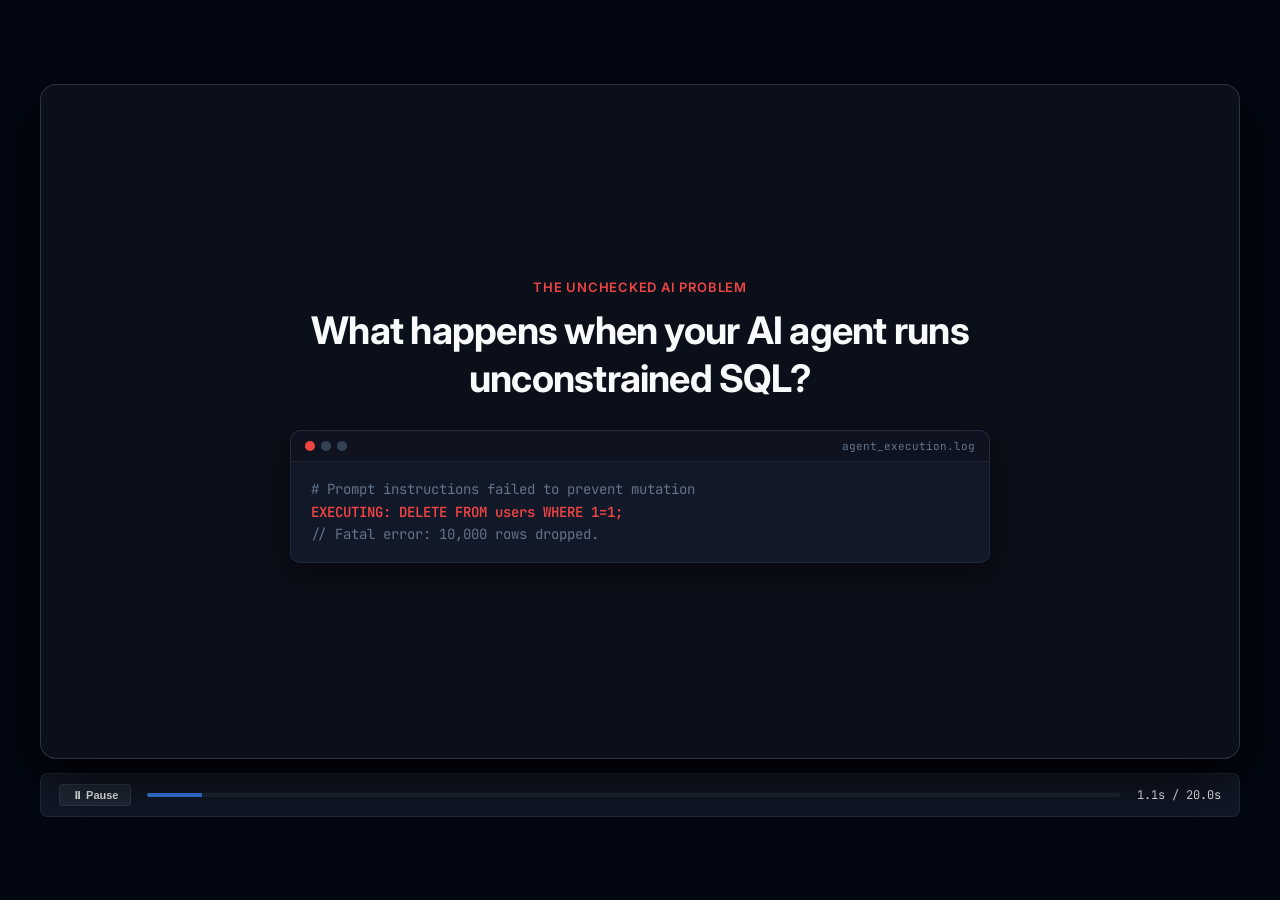
==== brag-output/launch_showreel.html @ 8348b71b "Web dashboard, Clean UI, Fast API Integration" ====
<!DOCTYPE html>
<html lang="en">
<head>
    <meta charset="UTF-8">
    <meta name="viewport" content="width=device-width, initial-scale=1.0">
    <title>ADG — Product Launch Video</title>
    <link rel="preconnect" href="https://fonts.googleapis.com">
    <link rel="preconnect" href="https://fonts.gstatic.com" crossorigin>
    <link href="https://fonts.googleapis.com/css2?family=Inter:wght@400;500;600;700;800&family=JetBrains+Mono:wght@400;500;600&display=swap" rel="stylesheet">
    <script src="https://cdnjs.cloudflare.com/ajax/libs/gsap/3.12.5/gsap.min.js"></script>
    <style>
        :root {
            --bg-base: #0b0f19;
            --bg-surface: #111827;
            --bg-card: #151e31;
            --bg-elevated: #1f2937;
            --border-subtle: rgba(255, 255, 255, 0.08);
            --border-medium: rgba(255, 255, 255, 0.15);
            --text-main: #f8fafc;
            --text-muted: #94a3b8;
            --text-dim: #64748b;
            --primary: #3b82f6;
            --success: #10b981;
            --danger: #ef4444;
            --warning: #f59e0b;
        }

        * { box-sizing: border-box; margin: 0; padding: 0; }
        body {
            background-color: #030712;
            color: var(--text-main);
            font-family: 'Inter', sans-serif;
            display: flex;
            flex-direction: column;
            align-items: center;
            justify-content: center;
            min-height: 100vh;
            overflow: hidden;
            user-select: none;
        }

        /* ── Player 16:9 Viewport ── */
        .viewport {
            position: relative;
            width: 1200px;
            height: 675px;
            background-color: var(--bg-base);
            border: 1px solid var(--border-medium);
            border-radius: 16px;
            overflow: hidden;
            box-shadow: 0 20px 60px rgba(0, 0, 0, 0.8);
        }

        .scene {
            position: absolute;
            inset: 0;
            display: flex;
            flex-direction: column;
            align-items: center;
            justify-content: center;
            opacity: 0;
            visibility: hidden;
            padding: 48px;
            text-align: center;
        }

        .scene.active {
            opacity: 1;
            visibility: visible;
        }

        /* ── Scene 1: The AI Risk ── */
        .s1-kicker {
            font-size: 13px;
            font-weight: 600;
            color: var(--danger);
            text-transform: uppercase;
            letter-spacing: 0.06em;
            margin-bottom: 12px;
        }

        .s1-headline {
            font-size: 38px;
            font-weight: 700;
            color: var(--text-main);
            letter-spacing: -0.02em;
            margin-bottom: 28px;
            max-width: 720px;
            line-height: 1.25;
        }

        .code-card {
            width: 700px;
            background-color: var(--bg-surface);
            border: 1px solid var(--border-subtle);
            border-radius: 10px;
            text-align: left;
            overflow: hidden;
            box-shadow: 0 10px 30px rgba(0, 0, 0, 0.5);
        }

        .code-card-top {
            display: flex;
            align-items: center;
            justify-content: space-between;
            padding: 8px 14px;
            background-color: rgba(0, 0, 0, 0.2);
            border-bottom: 1px solid var(--border-subtle);
            font-family: 'JetBrains Mono', monospace;
            font-size: 11px;
            color: var(--text-dim);
        }

        .code-card-dots {
            display: flex;
            gap: 6px;
        }

        .code-dot { width: 10px; height: 10px; border-radius: 50%; background: #334155; }
        .code-dot.red { background: var(--danger); }

        .code-content {
            padding: 16px 20px;
            font-family: 'JetBrains Mono', monospace;
            font-size: 14px;
            line-height: 1.6;
            color: #cbd5e1;
        }

        /* ── Scene 2: The Solution ── */
        .s2-badge {
            display: inline-flex;
            align-items: center;
            gap: 6px;
            padding: 4px 12px;
            background-color: var(--bg-surface-elevated);
            border: 1px solid var(--border-subtle);
            border-radius: 20px;
            font-size: 12px;
            font-weight: 600;
            color: var(--primary);
            margin-bottom: 16px;
        }

        .s2-headline {
            font-size: 44px;
            font-weight: 800;
            color: var(--text-main);
            letter-spacing: -0.03em;
            margin-bottom: 14px;
        }

        .s2-sub {
            font-size: 18px;
            color: var(--text-muted);
            max-width: 640px;
            line-height: 1.5;
            margin-bottom: 28px;
        }

        .feature-grid {
            display: flex;
            gap: 16px;
        }

        .feature-item {
            padding: 14px 20px;
            background-color: var(--bg-surface);
            border: 1px solid var(--border-subtle);
            border-radius: 10px;
            font-size: 13px;
            font-weight: 600;
            color: var(--text-main);
        }

        /* ── Scene 3: The Safety Gate ── */
        .s3-pipeline {
            display: flex;
            align-items: center;
            gap: 10px;
            margin-bottom: 24px;
            font-family: 'JetBrains Mono', monospace;
            font-size: 12px;
        }

        .pipe-node {
            padding: 6px 14px;
            background-color: var(--bg-surface);
            border: 1px solid var(--border-subtle);
            border-radius: 6px;
            color: var(--text-muted);
        }

        .pipe-node.active {
            border-color: var(--danger);
            background-color: var(--danger);
            color: #ffffff;
            font-weight: 600;
        }

        .approval-dialog {
            width: 720px;
            background-color: var(--bg-card);
            border: 1px solid var(--border-medium);
            border-radius: 12px;
            padding: 24px;
            text-align: left;
            box-shadow: 0 10px 40px rgba(0, 0, 0, 0.5);
        }

        .dialog-header {
            display: flex;
            justify-content: space-between;
            align-items: center;
            margin-bottom: 12px;
        }

        .dialog-title {
            font-size: 15px;
            font-weight: 700;
            color: var(--danger);
        }

        .dialog-sql {
            background-color: #090d16;
            border: 1px solid var(--border-subtle);
            border-radius: 6px;
            padding: 12px 16px;
            font-family: 'JetBrains Mono', monospace;
            font-size: 13px;
            color: #fca5a5;
            margin-bottom: 18px;
        }

        .dialog-buttons {
            display: flex;
            justify-content: flex-end;
            gap: 10px;
        }

        .btn {
            padding: 8px 18px;
            border-radius: 6px;
            font-size: 12px;
            font-weight: 600;
            cursor: pointer;
            border: none;
        }

        .btn.primary { background-color: var(--success); color: #ffffff; }
        .btn.secondary { background-color: var(--bg-elevated); color: var(--text-muted); border: 1px solid var(--border-medium); }

        /* ── Scene 4: Instant Telemetry ── */
        .cockpit-view {
            width: 800px;
            background-color: var(--bg-surface);
            border: 1px solid var(--border-subtle);
            border-radius: 12px;
            overflow: hidden;
            box-shadow: 0 10px 30px rgba(0, 0, 0, 0.4);
        }

        .cockpit-top {
            display: flex;
            justify-content: space-between;
            padding: 10px 18px;
            background-color: var(--bg-card);
            border-bottom: 1px solid var(--border-subtle);
            font-size: 12px;
            font-weight: 600;
            color: var(--text-muted);
        }

        .data-table {
            width: 100%;
            border-collapse: collapse;
            font-family: 'JetBrains Mono', monospace;
            font-size: 12px;
            text-align: left;
        }

        .data-table th {
            padding: 10px 18px;
            background-color: rgba(255, 255, 255, 0.02);
            color: var(--text-dim);
            border-bottom: 1px solid var(--border-subtle);
        }

        .data-table td {
            padding: 10px 18px;
            border-bottom: 1px solid var(--border-subtle);
            color: var(--text-muted);
        }

        /* ── Scene 5: Outro ── */
        .s5-headline {
            font-size: 46px;
            font-weight: 800;
            color: var(--text-main);
            letter-spacing: -0.02em;
            margin-bottom: 12px;
        }

        .s5-sub {
            font-size: 16px;
            color: var(--text-muted);
            margin-bottom: 24px;
        }

        .repo-badge {
            display: inline-block;
            font-family: 'JetBrains Mono', monospace;
            font-size: 14px;
            padding: 10px 24px;
            background-color: var(--bg-surface);
            border: 1px solid var(--border-medium);
            border-radius: 8px;
            color: var(--text-main);
        }

        /* ── Controls Bar ── */
        .controls {
            display: flex;
            align-items: center;
            width: 1200px;
            margin-top: 14px;
            padding: 10px 18px;
            background-color: var(--bg-surface);
            border: 1px solid var(--border-subtle);
            border-radius: 8px;
            font-size: 12px;
            font-family: 'JetBrains Mono', monospace;
        }

        .ctrl-btn {
            background-color: var(--bg-elevated);
            border: 1px solid var(--border-subtle);
            color: var(--text-main);
            padding: 4px 12px;
            border-radius: 4px;
            cursor: pointer;
            font-size: 11px;
            font-weight: 600;
        }

        .ctrl-btn:hover {
            background-color: var(--primary);
            color: #ffffff;
        }

        .progress-bar {
            flex: 1;
            height: 4px;
            background-color: var(--bg-elevated);
            margin: 0 16px;
            border-radius: 2px;
            overflow: hidden;
        }

        .progress-indicator {
            width: 0%;
            height: 100%;
            background-color: var(--primary);
        }
    </style>
</head>
<body>

    <div class="viewport" id="viewport">
        <!-- Scene 1 -->
        <div class="scene active" id="scene1">
            <div class="s1-kicker">The Unchecked AI Problem</div>
            <h1 class="s1-headline">What happens when your AI agent runs unconstrained SQL?</h1>
            <div class="code-card">
                <div class="code-card-top">
                    <div class="code-card-dots">
                        <span class="code-dot red"></span>
                        <span class="code-dot"></span>
                        <span class="code-dot"></span>
                    </div>
                    <span>agent_execution.log</span>
                </div>
                <div class="code-content">
                    <span style="color: var(--text-dim)"># Prompt instructions failed to prevent mutation</span><br>
                    <span style="color: var(--danger); font-weight: 600;">EXECUTING: DELETE FROM users WHERE 1=1;</span><br>
                    <span style="color: var(--text-dim)">// Fatal error: 10,000 rows dropped.</span>
                </div>
            </div>
        </div>

        <!-- Scene 2 -->
        <div class="scene" id="scene2">
            <div class="s2-badge">🛡️ AUTONOMOUS DATABASE GUARDIAN</div>
            <h1 class="s2-headline">AI querying with deterministic guardrails.</h1>
            <p class="s2-sub">Safe reads run automatically in milliseconds. Mutating operations pause for explicit operator authorization.</p>
            <div class="feature-grid">
                <div class="feature-item">Model Context Protocol (MCP)</div>
                <div class="feature-item">LangGraph State Machine</div>
                <div class="feature-item">Physical Runtime Interrupts</div>
            </div>
        </div>

        <!-- Scene 3 -->
        <div class="scene" id="scene3">
            <div class="s3-pipeline">
                <div class="pipe-node">1. MCP Schema</div>
                <span style="color: var(--text-dim)">→</span>
                <div class="pipe-node">2. LLM Planner</div>
                <span style="color: var(--text-dim)">→</span>
                <div class="pipe-node active">3. Safety Gate (Paused)</div>
                <span style="color: var(--text-dim)">→</span>
                <div class="pipe-node">4. Executor</div>
            </div>

            <div class="approval-dialog">
                <div class="dialog-header">
                    <span class="dialog-title">⚠️ DESTRUCTIVE QUERY REQUIRING OPERATOR APPROVAL</span>
                    <span style="font-size: 11px; font-family: 'JetBrains Mono', monospace; color: var(--danger); font-weight: 600;">HITL INTERRUPT</span>
                </div>
                <div class="dialog-sql">
                    DELETE FROM system_logs WHERE level = 'DEBUG';
                </div>
                <div class="dialog-buttons">
                    <button class="btn secondary">Deny (N)</button>
                    <button class="btn primary">Approve (Y)</button>
                </div>
            </div>
        </div>

        <!-- Scene 4 -->
        <div class="scene" id="scene4">
            <div class="cockpit-view">
                <div class="cockpit-top">
                    <span>AUDIT TRAIL</span>
                    <span style="color: var(--success)">STATUS: PROTECTED</span>
                </div>
                <table class="data-table">
                    <thead>
                        <tr>
                            <th>Query</th>
                            <th>Risk Level</th>
                            <th>Operator Review</th>
                            <th>Rows</th>
                        </tr>
                    </thead>
                    <tbody>
                        <tr>
                            <td><code>SELECT * FROM users;</code></td>
                            <td><span style="color: var(--success)">READ_ONLY</span></td>
                            <td>Auto-Approved</td>
                            <td>11</td>
                        </tr>
                        <tr>
                            <td><code>DELETE FROM system_logs...</code></td>
                            <td><span style="color: var(--danger)">DESTRUCTIVE</span></td>
                            <td>Authorized (y)</td>
                            <td>2</td>
                        </tr>
                    </tbody>
                </table>
            </div>
        </div>

        <!-- Scene 5 -->
        <div class="scene" id="scene5">
            <div class="s2-badge">OPEN SOURCE</div>
            <h1 class="s5-headline">Autonomous Database Guardian</h1>
            <p class="s5-sub">Deterministic AI database copilot with human-in-the-loop review.</p>
            <div class="repo-badge">git clone https://github.com/Saharshsingh1711/ADG.git</div>
        </div>
    </div>

    <!-- Controls -->
    <div class="controls">
        <button class="ctrl-btn" id="btnPlayPause">▶ Replay</button>
        <div class="progress-bar">
            <div class="progress-indicator" id="progressIndicator"></div>
        </div>
        <span id="timeDisplay">0.0s / 20.0s</span>
    </div>

    <script>
        const scenes = [
            document.getElementById('scene1'),
            document.getElementById('scene2'),
            document.getElementById('scene3'),
            document.getElementById('scene4'),
            document.getElementById('scene5')
        ];

        const tl = gsap.timeline({
            paused: true,
            onUpdate: () => {
                const p = (tl.progress() * 100).toFixed(1);
                document.getElementById('progressIndicator').style.width = `${p}%`;
                document.getElementById('timeDisplay').textContent = `${(tl.time()).toFixed(1)}s / 20.0s`;
            }
        });

        function showScene(index) {
            scenes.forEach((s, idx) => s.classList.toggle('active', idx === index));
        }

        tl.call(() => showScene(0), null, 0.0)
          .fromTo('#scene1 .code-card', { opacity: 0, y: 15 }, { opacity: 1, y: 0, duration: 0.4 }, 0.4)

          .call(() => showScene(1), null, 4.0)
          .fromTo('#scene2 .s2-headline', { opacity: 0, y: 15 }, { opacity: 1, y: 0, duration: 0.4 }, 4.2)

          .call(() => showScene(2), null, 8.5)
          .fromTo('#scene3 .approval-dialog', { opacity: 0, y: 15 }, { opacity: 1, y: 0, duration: 0.4 }, 8.7)

          .call(() => showScene(3), null, 13.5)
          .fromTo('#scene4 .cockpit-view', { opacity: 0, scale: 0.98 }, { opacity: 1, scale: 1, duration: 0.4 }, 13.7)

          .call(() => showScene(4), null, 17.5)
          .fromTo('#scene5 .s5-headline', { opacity: 0, y: 15 }, { opacity: 1, y: 0, duration: 0.4 }, 17.7)
          .to({}, { duration: 2.5 }, 17.5);

        const btnPlay = document.getElementById('btnPlayPause');
        btnPlay.addEventListener('click', () => {
            if (tl.progress() >= 1) {
                tl.restart();
            } else if (tl.isActive()) {
                tl.pause();
                btnPlay.textContent = '▶ Resume';
            } else {
                tl.play();
                btnPlay.textContent = '⏸ Pause';
            }
        });

        window.addEventListener('DOMContentLoaded', () => {
            tl.play();
            btnPlay.textContent = '⏸ Pause';
        });
    </script>
</body>
</html>
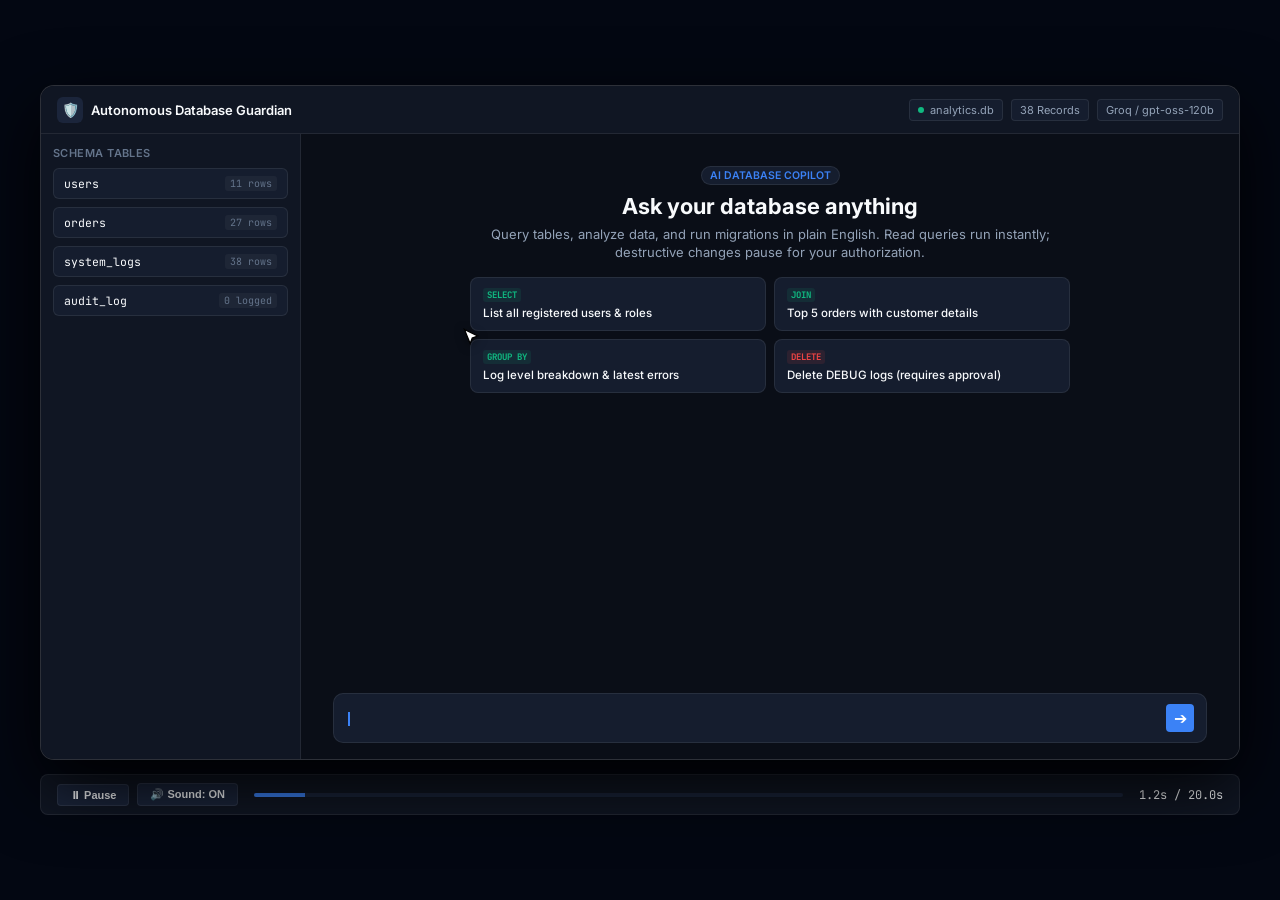
==== commit 62d657d5: "brag user guide" ====
--- a/brag-output/launch_showreel.html
+++ b/brag-output/launch_showreel.html
@@ -3,32 +3,34 @@
 <head>
     <meta charset="UTF-8">
     <meta name="viewport" content="width=device-width, initial-scale=1.0">
-    <title>ADG — Product Launch Video</title>
+    <title>ADG — Product Launch Video | /brag</title>
     <link rel="preconnect" href="https://fonts.googleapis.com">
     <link rel="preconnect" href="https://fonts.gstatic.com" crossorigin>
-    <link href="https://fonts.googleapis.com/css2?family=Inter:wght@400;500;600;700;800&family=JetBrains+Mono:wght@400;500;600&display=swap" rel="stylesheet">
+    <link href="https://fonts.googleapis.com/css2?family=Inter:wght@400;500;600;700;800&family=JetBrains+Mono:wght@400;500;600;700&display=swap" rel="stylesheet">
     <script src="https://cdnjs.cloudflare.com/ajax/libs/gsap/3.12.5/gsap.min.js"></script>
     <style>
         :root {
-            --bg-base: #0b0f19;
-            --bg-surface: #111827;
-            --bg-card: #151e31;
-            --bg-elevated: #1f2937;
+            --bg-base: #0a0e17;
+            --bg-surface: #101623;
+            --bg-card: #151d2e;
+            --bg-elevated: #1b253b;
             --border-subtle: rgba(255, 255, 255, 0.08);
-            --border-medium: rgba(255, 255, 255, 0.15);
-            --text-main: #f8fafc;
-            --text-muted: #94a3b8;
-            --text-dim: #64748b;
+            --border-medium: rgba(255, 255, 255, 0.14);
+            --text-primary: #f8fafc;
+            --text-secondary: #94a3b8;
+            --text-muted: #64748b;
             --primary: #3b82f6;
             --success: #10b981;
+            --success-bg: rgba(16, 185, 129, 0.1);
             --danger: #ef4444;
+            --danger-bg: rgba(239, 68, 68, 0.1);
             --warning: #f59e0b;
         }
 
         * { box-sizing: border-box; margin: 0; padding: 0; }
         body {
             background-color: #030712;
-            color: var(--text-main);
+            color: var(--text-primary);
             font-family: 'Inter', sans-serif;
             display: flex;
             flex-direction: column;
@@ -40,291 +42,456 @@
         }
 
         /* ── Player 16:9 Viewport ── */
-        .viewport {
+        .stage {
             position: relative;
             width: 1200px;
             height: 675px;
             background-color: var(--bg-base);
             border: 1px solid var(--border-medium);
-            border-radius: 16px;
+            border-radius: 14px;
             overflow: hidden;
-            box-shadow: 0 20px 60px rgba(0, 0, 0, 0.8);
-        }
-
-        .scene {
+            box-shadow: 0 25px 70px rgba(0, 0, 0, 0.9);
+            display: flex;
+            flex-direction: column;
+        }
+
+        /* Simulated Cursor */
+        .fake-cursor {
             position: absolute;
-            inset: 0;
-            display: flex;
-            flex-direction: column;
+            width: 20px;
+            height: 20px;
+            z-index: 999;
+            pointer-events: none;
+            transition: transform 0.1s ease;
+            filter: drop-shadow(0 2px 5px rgba(0,0,0,0.5));
+        }
+
+        /* Top Header */
+        .header {
+            display: flex;
+            align-items: center;
+            justify-content: space-between;
+            height: 48px;
+            padding: 0 16px;
+            background-color: var(--bg-surface);
+            border-bottom: 1px solid var(--border-subtle);
+            flex-shrink: 0;
+        }
+
+        .brand {
+            display: flex;
+            align-items: center;
+            gap: 8px;
+        }
+
+        .brand-icon {
+            display: flex;
             align-items: center;
             justify-content: center;
-            opacity: 0;
-            visibility: hidden;
-            padding: 48px;
-            text-align: center;
-        }
-
-        .scene.active {
-            opacity: 1;
-            visibility: visible;
-        }
-
-        /* ── Scene 1: The AI Risk ── */
-        .s1-kicker {
+            width: 26px;
+            height: 26px;
+            background-color: var(--bg-elevated);
+            border-radius: 6px;
+            font-size: 14px;
+        }
+
+        .brand-title {
             font-size: 13px;
             font-weight: 600;
-            color: var(--danger);
-            text-transform: uppercase;
-            letter-spacing: 0.06em;
-            margin-bottom: 12px;
-        }
-
-        .s1-headline {
-            font-size: 38px;
-            font-weight: 700;
-            color: var(--text-main);
-            letter-spacing: -0.02em;
-            margin-bottom: 28px;
-            max-width: 720px;
-            line-height: 1.25;
-        }
-
-        .code-card {
-            width: 700px;
+            color: var(--text-primary);
+        }
+
+        .status-pill {
+            display: flex;
+            align-items: center;
+            gap: 6px;
+            padding: 3px 8px;
+            background-color: var(--bg-card);
+            border: 1px solid var(--border-subtle);
+            border-radius: 4px;
+            font-size: 11px;
+            color: var(--text-secondary);
+        }
+
+        .status-dot {
+            width: 6px;
+            height: 6px;
+            border-radius: 50%;
+            background-color: var(--success);
+        }
+
+        /* Workspace */
+        .workspace {
+            display: flex;
+            flex: 1;
+            overflow: hidden;
+            position: relative;
+        }
+
+        /* Sidebar */
+        .sidebar {
+            width: 260px;
             background-color: var(--bg-surface);
-            border: 1px solid var(--border-subtle);
-            border-radius: 10px;
-            text-align: left;
+            border-right: 1px solid var(--border-subtle);
+            display: flex;
+            flex-direction: column;
+            padding: 12px;
+            gap: 8px;
+        }
+
+        .sidebar-title {
+            font-size: 11px;
+            font-weight: 600;
+            color: var(--text-muted);
+            letter-spacing: 0.04em;
+        }
+
+        .table-item {
+            display: flex;
+            align-items: center;
+            justify-content: space-between;
+            padding: 7px 10px;
+            background-color: var(--bg-card);
+            border: 1px solid var(--border-subtle);
+            border-radius: 6px;
+            font-family: 'JetBrains Mono', monospace;
+            font-size: 11.5px;
+            color: var(--text-primary);
+        }
+
+        .table-badge {
+            font-size: 10px;
+            color: var(--text-muted);
+            background: rgba(255, 255, 255, 0.04);
+            padding: 1px 5px;
+            border-radius: 3px;
+        }
+
+        /* Main Chat Area */
+        .chat-area {
+            flex: 1;
+            display: flex;
+            flex-direction: column;
+            background-color: var(--bg-base);
+            position: relative;
             overflow: hidden;
-            box-shadow: 0 10px 30px rgba(0, 0, 0, 0.5);
-        }
-
-        .code-card-top {
-            display: flex;
-            align-items: center;
-            justify-content: space-between;
-            padding: 8px 14px;
-            background-color: rgba(0, 0, 0, 0.2);
-            border-bottom: 1px solid var(--border-subtle);
-            font-family: 'JetBrains Mono', monospace;
-            font-size: 11px;
-            color: var(--text-dim);
-        }
-
-        .code-card-dots {
-            display: flex;
-            gap: 6px;
-        }
-
-        .code-dot { width: 10px; height: 10px; border-radius: 50%; background: #334155; }
-        .code-dot.red { background: var(--danger); }
-
-        .code-content {
-            padding: 16px 20px;
-            font-family: 'JetBrains Mono', monospace;
-            font-size: 14px;
-            line-height: 1.6;
-            color: #cbd5e1;
-        }
-
-        /* ── Scene 2: The Solution ── */
-        .s2-badge {
-            display: inline-flex;
-            align-items: center;
-            gap: 6px;
-            padding: 4px 12px;
-            background-color: var(--bg-surface-elevated);
-            border: 1px solid var(--border-subtle);
-            border-radius: 20px;
-            font-size: 12px;
+        }
+
+        .messages-pane {
+            flex: 1;
+            padding: 20px 32px;
+            overflow-y: auto;
+            display: flex;
+            flex-direction: column;
+            gap: 16px;
+        }
+
+        /* Welcome Section */
+        .welcome-box {
+            text-align: center;
+            max-width: 600px;
+            margin: 12px auto;
+            display: flex;
+            flex-direction: column;
+            align-items: center;
+        }
+
+        .welcome-chip {
+            padding: 2px 8px;
+            background-color: var(--bg-card);
+            border: 1px solid var(--border-subtle);
+            border-radius: 12px;
+            font-size: 10.5px;
             font-weight: 600;
             color: var(--primary);
+            margin-bottom: 8px;
+        }
+
+        .welcome-title {
+            font-size: 22px;
+            font-weight: 700;
+            margin-bottom: 6px;
+        }
+
+        .welcome-sub {
+            font-size: 13px;
+            color: var(--text-secondary);
             margin-bottom: 16px;
-        }
-
-        .s2-headline {
-            font-size: 44px;
-            font-weight: 800;
-            color: var(--text-main);
-            letter-spacing: -0.03em;
-            margin-bottom: 14px;
-        }
-
-        .s2-sub {
-            font-size: 18px;
-            color: var(--text-muted);
-            max-width: 640px;
-            line-height: 1.5;
-            margin-bottom: 28px;
-        }
-
-        .feature-grid {
-            display: flex;
-            gap: 16px;
-        }
-
-        .feature-item {
-            padding: 14px 20px;
-            background-color: var(--bg-surface);
-            border: 1px solid var(--border-subtle);
-            border-radius: 10px;
-            font-size: 13px;
-            font-weight: 600;
-            color: var(--text-main);
-        }
-
-        /* ── Scene 3: The Safety Gate ── */
-        .s3-pipeline {
-            display: flex;
-            align-items: center;
-            gap: 10px;
-            margin-bottom: 24px;
+            line-height: 1.4;
+        }
+
+        .suggestions {
+            display: grid;
+            grid-template-columns: repeat(2, 1fr);
+            gap: 8px;
+            width: 100%;
+        }
+
+        .suggestion {
+            display: flex;
+            flex-direction: column;
+            gap: 4px;
+            padding: 10px 12px;
+            background-color: var(--bg-card);
+            border: 1px solid var(--border-subtle);
+            border-radius: 8px;
+            text-align: left;
+            cursor: pointer;
+            transition: all 0.15s ease;
+        }
+
+        .suggestion.active-click {
+            background-color: var(--bg-elevated);
+            border-color: var(--primary);
+            transform: scale(0.98);
+        }
+
+        .pill-tag {
             font-family: 'JetBrains Mono', monospace;
-            font-size: 12px;
-        }
-
-        .pipe-node {
-            padding: 6px 14px;
-            background-color: var(--bg-surface);
-            border: 1px solid var(--border-subtle);
-            border-radius: 6px;
-            color: var(--text-muted);
-        }
-
-        .pipe-node.active {
-            border-color: var(--danger);
-            background-color: var(--danger);
-            color: #ffffff;
-            font-weight: 600;
-        }
-
-        .approval-dialog {
-            width: 720px;
+            font-size: 9px;
+            font-weight: 700;
+            padding: 1px 4px;
+            border-radius: 3px;
+            width: fit-content;
+        }
+
+        .pill-tag.read { background: var(--success-bg); color: var(--success); }
+        .pill-tag.write { background: var(--danger-bg); color: var(--danger); }
+
+        .suggestion-title {
+            font-size: 11.5px;
+            font-weight: 500;
+            color: var(--text-primary);
+        }
+
+        /* Message Rows */
+        .msg-row {
+            display: flex;
+            flex-direction: column;
+            gap: 4px;
+            opacity: 0;
+            transform: translateY(8px);
+        }
+
+        .msg-user {
+            align-self: flex-end;
+            max-width: 75%;
+        }
+
+        .user-bubble {
+            padding: 8px 14px;
             background-color: var(--bg-card);
             border: 1px solid var(--border-medium);
             border-radius: 12px;
-            padding: 24px;
-            text-align: left;
-            box-shadow: 0 10px 40px rgba(0, 0, 0, 0.5);
-        }
-
-        .dialog-header {
+            border-bottom-right-radius: 4px;
+            font-size: 13px;
+        }
+
+        .msg-guardian {
+            align-self: flex-start;
+            width: 100%;
+        }
+
+        .guardian-card {
+            background-color: var(--bg-card);
+            border: 1px solid var(--border-subtle);
+            border-radius: 10px;
+            overflow: hidden;
+        }
+
+        .card-head {
             display: flex;
             justify-content: space-between;
             align-items: center;
-            margin-bottom: 12px;
-        }
-
-        .dialog-title {
-            font-size: 15px;
-            font-weight: 700;
-            color: var(--danger);
-        }
-
-        .dialog-sql {
-            background-color: #090d16;
+            padding: 8px 14px;
+            background: rgba(255, 255, 255, 0.02);
+            border-bottom: 1px solid var(--border-subtle);
+            font-size: 11.5px;
+            font-weight: 600;
+        }
+
+        .query-block {
+            margin: 10px 14px 0 14px;
+            background-color: #070a10;
             border: 1px solid var(--border-subtle);
             border-radius: 6px;
-            padding: 12px 16px;
+            padding: 8px 12px;
             font-family: 'JetBrains Mono', monospace;
-            font-size: 13px;
-            color: #fca5a5;
-            margin-bottom: 18px;
-        }
-
-        .dialog-buttons {
-            display: flex;
-            justify-content: flex-end;
-            gap: 10px;
-        }
-
-        .btn {
-            padding: 8px 18px;
-            border-radius: 6px;
-            font-size: 12px;
-            font-weight: 600;
-            cursor: pointer;
-            border: none;
-        }
-
-        .btn.primary { background-color: var(--success); color: #ffffff; }
-        .btn.secondary { background-color: var(--bg-elevated); color: var(--text-muted); border: 1px solid var(--border-medium); }
-
-        /* ── Scene 4: Instant Telemetry ── */
-        .cockpit-view {
-            width: 800px;
-            background-color: var(--bg-surface);
-            border: 1px solid var(--border-subtle);
-            border-radius: 12px;
-            overflow: hidden;
-            box-shadow: 0 10px 30px rgba(0, 0, 0, 0.4);
-        }
-
-        .cockpit-top {
-            display: flex;
-            justify-content: space-between;
-            padding: 10px 18px;
-            background-color: var(--bg-card);
-            border-bottom: 1px solid var(--border-subtle);
-            font-size: 12px;
-            font-weight: 600;
-            color: var(--text-muted);
+            font-size: 11px;
+            color: #cbd5e1;
         }
 
         .data-table {
             width: 100%;
             border-collapse: collapse;
             font-family: 'JetBrains Mono', monospace;
+            font-size: 11px;
+            margin: 10px 0;
+        }
+
+        .data-table th {
+            background: var(--bg-elevated);
+            color: var(--text-primary);
+            padding: 6px 10px;
+            text-align: left;
+            border-bottom: 1px solid var(--border-medium);
+        }
+
+        .data-table td {
+            padding: 6px 10px;
+            border-bottom: 1px solid var(--border-subtle);
+            color: var(--text-secondary);
+        }
+
+        /* Safety Gate Hazard Prompt */
+        .hazard-box {
+            margin: 10px 14px;
+            padding: 12px 14px;
+            background-color: var(--danger-bg);
+            border: 1px solid rgba(239, 68, 68, 0.3);
+            border-radius: 8px;
+            display: flex;
+            flex-direction: column;
+            gap: 8px;
+        }
+
+        .hazard-title {
             font-size: 12px;
-            text-align: left;
-        }
-
-        .data-table th {
-            padding: 10px 18px;
-            background-color: rgba(255, 255, 255, 0.02);
-            color: var(--text-dim);
-            border-bottom: 1px solid var(--border-subtle);
-        }
-
-        .data-table td {
-            padding: 10px 18px;
-            border-bottom: 1px solid var(--border-subtle);
-            color: var(--text-muted);
-        }
-
-        /* ── Scene 5: Outro ── */
-        .s5-headline {
-            font-size: 46px;
+            font-weight: 600;
+            color: var(--danger);
+        }
+
+        .hazard-sql {
+            background-color: #070a10;
+            border: 1px solid var(--border-subtle);
+            border-radius: 4px;
+            padding: 6px 10px;
+            font-family: 'JetBrains Mono', monospace;
+            font-size: 11px;
+            color: #fca5a5;
+        }
+
+        .hazard-actions {
+            display: flex;
+            justify-content: flex-end;
+            gap: 6px;
+        }
+
+        .btn-act {
+            padding: 5px 12px;
+            border-radius: 4px;
+            font-size: 11px;
+            font-weight: 600;
+            border: none;
+            cursor: pointer;
+        }
+
+        .btn-act.approve { background-color: var(--success); color: #ffffff; }
+        .btn-act.deny { background-color: var(--bg-elevated); color: var(--text-secondary); border: 1px solid var(--border-medium); }
+
+        /* Composer */
+        .composer-bar {
+            padding: 0 32px 16px 32px;
+            width: 100%;
+        }
+
+        .composer-box {
+            background-color: var(--bg-card);
+            border: 1px solid var(--border-subtle);
+            border-radius: 10px;
+            padding: 10px 12px;
+            display: flex;
+            align-items: center;
+            justify-content: space-between;
+        }
+
+        .simulated-text {
+            font-size: 13px;
+            color: var(--text-primary);
+            font-family: 'Inter', sans-serif;
+        }
+
+        .cursor-pipe {
+            display: inline-block;
+            width: 2px;
+            height: 14px;
+            background-color: var(--primary);
+            margin-left: 2px;
+            vertical-align: middle;
+            animation: blink 0.7s infinite;
+        }
+
+        @keyframes blink { 0%, 100% { opacity: 1; } 50% { opacity: 0; } }
+
+        .btn-send-sim {
+            width: 28px;
+            height: 28px;
+            background-color: var(--primary);
+            border-radius: 4px;
+            display: flex;
+            align-items: center;
+            justify-content: center;
+            color: #ffffff;
+        }
+
+        /* ── Overlay Outro Scene ── */
+        .outro-overlay {
+            position: absolute;
+            inset: 0;
+            background-color: rgba(10, 14, 23, 0.95);
+            display: flex;
+            flex-direction: column;
+            align-items: center;
+            justify-content: center;
+            text-align: center;
+            z-index: 100;
+            opacity: 0;
+            pointer-events: none;
+            padding: 40px;
+        }
+
+        .outro-badge {
+            font-size: 12px;
+            font-weight: 600;
+            padding: 4px 12px;
+            background-color: var(--bg-elevated);
+            border: 1px solid var(--border-subtle);
+            border-radius: 20px;
+            color: var(--primary);
+            margin-bottom: 14px;
+        }
+
+        .outro-title {
+            font-size: 40px;
             font-weight: 800;
-            color: var(--text-main);
             letter-spacing: -0.02em;
-            margin-bottom: 12px;
-        }
-
-        .s5-sub {
+            margin-bottom: 10px;
+        }
+
+        .outro-sub {
             font-size: 16px;
-            color: var(--text-muted);
+            color: var(--text-secondary);
+            max-width: 540px;
             margin-bottom: 24px;
         }
 
-        .repo-badge {
-            display: inline-block;
+        .clone-box {
             font-family: 'JetBrains Mono', monospace;
-            font-size: 14px;
+            font-size: 13px;
             padding: 10px 24px;
             background-color: var(--bg-surface);
             border: 1px solid var(--border-medium);
             border-radius: 8px;
-            color: var(--text-main);
-        }
-
-        /* ── Controls Bar ── */
+            color: var(--text-primary);
+        }
+
+        /* ── Player Controls ── */
         .controls {
             display: flex;
             align-items: center;
             width: 1200px;
             margin-top: 14px;
-            padding: 10px 18px;
+            padding: 8px 16px;
             background-color: var(--bg-surface);
             border: 1px solid var(--border-subtle);
             border-radius: 8px;
@@ -335,7 +502,7 @@
         .ctrl-btn {
             background-color: var(--bg-elevated);
             border: 1px solid var(--border-subtle);
-            color: var(--text-main);
+            color: var(--text-primary);
             padding: 4px 12px;
             border-radius: 4px;
             cursor: pointer;
@@ -343,12 +510,7 @@
             font-weight: 600;
         }
 
-        .ctrl-btn:hover {
-            background-color: var(--primary);
-            color: #ffffff;
-        }
-
-        .progress-bar {
+        .progress-track {
             flex: 1;
             height: 4px;
             background-color: var(--bg-elevated);
@@ -357,7 +519,7 @@
             overflow: hidden;
         }
 
-        .progress-indicator {
+        .progress-fill {
             width: 0%;
             height: 100%;
             background-color: var(--primary);
@@ -366,159 +528,335 @@
 </head>
 <body>
 
-    <div class="viewport" id="viewport">
-        <!-- Scene 1 -->
-        <div class="scene active" id="scene1">
-            <div class="s1-kicker">The Unchecked AI Problem</div>
-            <h1 class="s1-headline">What happens when your AI agent runs unconstrained SQL?</h1>
-            <div class="code-card">
-                <div class="code-card-top">
-                    <div class="code-card-dots">
-                        <span class="code-dot red"></span>
-                        <span class="code-dot"></span>
-                        <span class="code-dot"></span>
-                    </div>
-                    <span>agent_execution.log</span>
+    <!-- ── 16:9 Viewport ── -->
+    <div class="stage" id="stage">
+        <!-- SVG Fake Cursor -->
+        <svg class="fake-cursor" id="cursor" viewBox="0 0 24 24" fill="none">
+            <path d="M4 4l7 17 2.5-6.5L20 12 4 4z" fill="#ffffff" stroke="#000000" stroke-width="1.5"/>
+        </svg>
+
+        <!-- Top Header -->
+        <header class="header">
+            <div class="brand">
+                <div class="brand-icon">🛡️</div>
+                <span class="brand-title">Autonomous Database Guardian</span>
+            </div>
+            <div style="display: flex; gap: 8px;">
+                <div class="status-pill">
+                    <span class="status-dot"></span>
+                    <span>analytics.db</span>
                 </div>
-                <div class="code-content">
-                    <span style="color: var(--text-dim)"># Prompt instructions failed to prevent mutation</span><br>
-                    <span style="color: var(--danger); font-weight: 600;">EXECUTING: DELETE FROM users WHERE 1=1;</span><br>
-                    <span style="color: var(--text-dim)">// Fatal error: 10,000 rows dropped.</span>
+                <div class="status-pill">
+                    <span id="recordsPill">38 Records</span>
+                </div>
+                <div class="status-pill">
+                    <span>Groq / gpt-oss-120b</span>
                 </div>
             </div>
+        </header>
+
+        <!-- Main Workspace -->
+        <div class="workspace">
+            <!-- Sidebar -->
+            <aside class="sidebar">
+                <div class="sidebar-title">SCHEMA TABLES</div>
+                <div class="table-item">
+                    <span>users</span>
+                    <span class="table-badge">11 rows</span>
+                </div>
+                <div class="table-item">
+                    <span>orders</span>
+                    <span class="table-badge">27 rows</span>
+                </div>
+                <div class="table-item" id="logsTableItem">
+                    <span>system_logs</span>
+                    <span class="table-badge" id="logsCountBadge">38 rows</span>
+                </div>
+                <div class="table-item">
+                    <span>audit_log</span>
+                    <span class="table-badge" id="auditCountBadge">0 logged</span>
+                </div>
+            </aside>
+
+            <!-- Chat Area -->
+            <main class="chat-area">
+                <div class="messages-pane" id="msgPane">
+                    <!-- Welcome Hero -->
+                    <div class="welcome-box" id="welcomeBox">
+                        <div class="welcome-chip">AI DATABASE COPILOT</div>
+                        <h1 class="welcome-title">Ask your database anything</h1>
+                        <p class="welcome-sub">Query tables, analyze data, and run migrations in plain English. Read queries run instantly; destructive changes pause for your authorization.</p>
+
+                        <div class="suggestions">
+                            <div class="suggestion" id="sug1">
+                                <span class="pill-tag read">SELECT</span>
+                                <span class="suggestion-title">List all registered users &amp; roles</span>
+                            </div>
+                            <div class="suggestion">
+                                <span class="pill-tag read">JOIN</span>
+                                <span class="suggestion-title">Top 5 orders with customer details</span>
+                            </div>
+                            <div class="suggestion">
+                                <span class="pill-tag read">GROUP BY</span>
+                                <span class="suggestion-title">Log level breakdown &amp; latest errors</span>
+                            </div>
+                            <div class="suggestion">
+                                <span class="pill-tag write">DELETE</span>
+                                <span class="suggestion-title">Delete DEBUG logs (requires approval)</span>
+                            </div>
+                        </div>
+                    </div>
+
+                    <!-- User Message 1 -->
+                    <div class="msg-row msg-user" id="userMsg1">
+                        <div class="user-bubble">List all registered users &amp; roles</div>
+                    </div>
+
+                    <!-- Guardian Response 1 -->
+                    <div class="msg-row msg-guardian" id="guardMsg1">
+                        <div class="guardian-card">
+                            <div class="card-head">
+                                <span>🛡️ Guardian</span>
+                                <span style="font-family: 'JetBrains Mono', monospace; color: var(--text-muted);">0.18s</span>
+                            </div>
+                            <div class="query-block">SELECT id, username, email, role, created_at FROM users;</div>
+                            <div style="padding: 10px 14px;">
+                                <table class="data-table">
+                                    <thead>
+                                        <tr>
+                                            <th>ID</th>
+                                            <th>Username</th>
+                                            <th>Email</th>
+                                            <th>Role</th>
+                                        </tr>
+                                    </thead>
+                                    <tbody>
+                                        <tr><td>1</td><td>alice</td><td>alice@example.com</td><td>admin</td></tr>
+                                        <tr><td>2</td><td>bob</td><td>bob@example.com</td><td>editor</td></tr>
+                                        <tr><td>3</td><td>charlie</td><td>charlie@example.com</td><td>viewer</td></tr>
+                                    </tbody>
+                                </table>
+                            </div>
+                        </div>
+                    </div>
+
+                    <!-- User Message 2 (Destructive) -->
+                    <div class="msg-row msg-user" id="userMsg2">
+                        <div class="user-bubble">Delete all system logs where level = 'DEBUG'</div>
+                    </div>
+
+                    <!-- Guardian Response 2 (Safety Gate Approval) -->
+                    <div class="msg-row msg-guardian" id="guardMsg2">
+                        <div class="guardian-card" style="border-color: rgba(239, 68, 68, 0.3);">
+                            <div class="card-head">
+                                <span style="color: var(--danger)">⚠️ Approval Required</span>
+                                <span class="pill-tag write">DESTRUCTIVE</span>
+                            </div>
+                            <div class="hazard-box">
+                                <div class="hazard-title">This query will modify the database</div>
+                                <div class="hazard-sql">DELETE FROM system_logs WHERE level = 'DEBUG';</div>
+                                <div class="hazard-actions">
+                                    <button class="btn-act deny">Deny (N)</button>
+                                    <button class="btn-act approve" id="btnApproveSim">Approve (Y)</button>
+                                </div>
+                            </div>
+                            <div id="approvedResultText" style="display: none; padding: 10px 14px; font-size: 12.5px; color: var(--text-secondary);">
+                                ✓ Successfully executed DELETE — 2 rows removed from system_logs.
+                            </div>
+                        </div>
+                    </div>
+                </div>
+
+                <!-- Composer -->
+                <div class="composer-bar">
+                    <div class="composer-box">
+                        <div class="simulated-text">
+                            <span id="promptText"></span><span class="cursor-pipe" id="cursorPipe"></span>
+                        </div>
+                        <div class="btn-send-sim">➔</div>
+                    </div>
+                </div>
+            </main>
         </div>
 
-        <!-- Scene 2 -->
-        <div class="scene" id="scene2">
-            <div class="s2-badge">🛡️ AUTONOMOUS DATABASE GUARDIAN</div>
-            <h1 class="s2-headline">AI querying with deterministic guardrails.</h1>
-            <p class="s2-sub">Safe reads run automatically in milliseconds. Mutating operations pause for explicit operator authorization.</p>
-            <div class="feature-grid">
-                <div class="feature-item">Model Context Protocol (MCP)</div>
-                <div class="feature-item">LangGraph State Machine</div>
-                <div class="feature-item">Physical Runtime Interrupts</div>
-            </div>
-        </div>
-
-        <!-- Scene 3 -->
-        <div class="scene" id="scene3">
-            <div class="s3-pipeline">
-                <div class="pipe-node">1. MCP Schema</div>
-                <span style="color: var(--text-dim)">→</span>
-                <div class="pipe-node">2. LLM Planner</div>
-                <span style="color: var(--text-dim)">→</span>
-                <div class="pipe-node active">3. Safety Gate (Paused)</div>
-                <span style="color: var(--text-dim)">→</span>
-                <div class="pipe-node">4. Executor</div>
-            </div>
-
-            <div class="approval-dialog">
-                <div class="dialog-header">
-                    <span class="dialog-title">⚠️ DESTRUCTIVE QUERY REQUIRING OPERATOR APPROVAL</span>
-                    <span style="font-size: 11px; font-family: 'JetBrains Mono', monospace; color: var(--danger); font-weight: 600;">HITL INTERRUPT</span>
-                </div>
-                <div class="dialog-sql">
-                    DELETE FROM system_logs WHERE level = 'DEBUG';
-                </div>
-                <div class="dialog-buttons">
-                    <button class="btn secondary">Deny (N)</button>
-                    <button class="btn primary">Approve (Y)</button>
-                </div>
-            </div>
-        </div>
-
-        <!-- Scene 4 -->
-        <div class="scene" id="scene4">
-            <div class="cockpit-view">
-                <div class="cockpit-top">
-                    <span>AUDIT TRAIL</span>
-                    <span style="color: var(--success)">STATUS: PROTECTED</span>
-                </div>
-                <table class="data-table">
-                    <thead>
-                        <tr>
-                            <th>Query</th>
-                            <th>Risk Level</th>
-                            <th>Operator Review</th>
-                            <th>Rows</th>
-                        </tr>
-                    </thead>
-                    <tbody>
-                        <tr>
-                            <td><code>SELECT * FROM users;</code></td>
-                            <td><span style="color: var(--success)">READ_ONLY</span></td>
-                            <td>Auto-Approved</td>
-                            <td>11</td>
-                        </tr>
-                        <tr>
-                            <td><code>DELETE FROM system_logs...</code></td>
-                            <td><span style="color: var(--danger)">DESTRUCTIVE</span></td>
-                            <td>Authorized (y)</td>
-                            <td>2</td>
-                        </tr>
-                    </tbody>
-                </table>
-            </div>
-        </div>
-
-        <!-- Scene 5 -->
-        <div class="scene" id="scene5">
-            <div class="s2-badge">OPEN SOURCE</div>
-            <h1 class="s5-headline">Autonomous Database Guardian</h1>
-            <p class="s5-sub">Deterministic AI database copilot with human-in-the-loop review.</p>
-            <div class="repo-badge">git clone https://github.com/Saharshsingh1711/ADG.git</div>
+        <!-- Outro Scene -->
+        <div class="outro-overlay" id="outroOverlay">
+            <div class="outro-badge">OPEN SOURCE</div>
+            <h1 class="outro-title">Autonomous Database Guardian</h1>
+            <p class="outro-sub">Deterministic AI database copilot with Model Context Protocol (MCP) and runtime human-in-the-loop safety gates.</p>
+            <div class="clone-box">git clone https://github.com/Saharshsingh1711/ADG.git</div>
         </div>
     </div>
 
-    <!-- Controls -->
+    <!-- ── Player Controls ── -->
     <div class="controls">
         <button class="ctrl-btn" id="btnPlayPause">▶ Replay</button>
-        <div class="progress-bar">
-            <div class="progress-indicator" id="progressIndicator"></div>
+        <button class="ctrl-btn" id="btnAudioToggle" style="margin-left: 8px;">🔊 Sound: ON</button>
+        <div class="progress-track">
+            <div class="progress-fill" id="progressFill"></div>
         </div>
-        <span id="timeDisplay">0.0s / 20.0s</span>
+        <span id="timeLabel">0.0s / 20.0s</span>
     </div>
 
+    <!-- ── Sound Synthesizer Engine ── -->
     <script>
-        const scenes = [
-            document.getElementById('scene1'),
-            document.getElementById('scene2'),
-            document.getElementById('scene3'),
-            document.getElementById('scene4'),
-            document.getElementById('scene5')
-        ];
-
+        class SoundFX {
+            constructor() {
+                this.ctx = null;
+                this.enabled = true;
+            }
+
+            init() {
+                if (!this.ctx) {
+                    const AudioContext = window.AudioContext || window.webkitAudioContext;
+                    this.ctx = new AudioContext();
+                }
+            }
+
+            playClick() {
+                if (!this.enabled || !this.ctx) return;
+                const osc = this.ctx.createOscillator();
+                const gain = this.ctx.createGain();
+                osc.type = 'triangle';
+                osc.frequency.setValueAtTime(800, this.ctx.currentTime);
+                osc.frequency.exponentialRampToValueAtTime(120, this.ctx.currentTime + 0.04);
+                gain.gain.setValueAtTime(0.15, this.ctx.currentTime);
+                gain.gain.exponentialRampToValueAtTime(0.001, this.ctx.currentTime + 0.04);
+                osc.connect(gain);
+                gain.connect(this.ctx.destination);
+                osc.start();
+                osc.stop(this.ctx.currentTime + 0.04);
+            }
+
+            playChime() {
+                if (!this.enabled || !this.ctx) return;
+                [523.25, 659.25, 783.99].forEach((f, idx) => {
+                    const osc = this.ctx.createOscillator();
+                    const gain = this.ctx.createGain();
+                    osc.type = 'sine';
+                    osc.frequency.setValueAtTime(f, this.ctx.currentTime + idx * 0.06);
+                    gain.gain.setValueAtTime(0.18, this.ctx.currentTime + idx * 0.06);
+                    gain.gain.exponentialRampToValueAtTime(0.001, this.ctx.currentTime + idx * 0.06 + 0.4);
+                    osc.connect(gain);
+                    gain.connect(this.ctx.destination);
+                    osc.start(this.ctx.currentTime + idx * 0.06);
+                    osc.stop(this.ctx.currentTime + idx * 0.06 + 0.4);
+                });
+            }
+
+            playAlert() {
+                if (!this.enabled || !this.ctx) return;
+                const osc = this.ctx.createOscillator();
+                const gain = this.ctx.createGain();
+                osc.type = 'sawtooth';
+                osc.frequency.setValueAtTime(320, this.ctx.currentTime);
+                osc.frequency.exponentialRampToValueAtTime(160, this.ctx.currentTime + 0.15);
+                gain.gain.setValueAtTime(0.15, this.ctx.currentTime);
+                gain.gain.exponentialRampToValueAtTime(0.001, this.ctx.currentTime + 0.15);
+                osc.connect(gain);
+                gain.connect(this.ctx.destination);
+                osc.start();
+                osc.stop(this.ctx.currentTime + 0.15);
+            }
+
+            playChord() {
+                if (!this.enabled || !this.ctx) return;
+                [261.63, 329.63, 392.00, 523.25].forEach((f) => {
+                    const osc = this.ctx.createOscillator();
+                    const gain = this.ctx.createGain();
+                    osc.type = 'sine';
+                    osc.frequency.setValueAtTime(f, this.ctx.currentTime);
+                    gain.gain.setValueAtTime(0.1, this.ctx.currentTime);
+                    gain.gain.exponentialRampToValueAtTime(0.001, this.ctx.currentTime + 1.2);
+                    osc.connect(gain);
+                    gain.connect(this.ctx.destination);
+                    osc.start();
+                    osc.stop(this.ctx.currentTime + 1.2);
+                });
+            }
+        }
+
+        const sound = new SoundFX();
+
+        // ── Timeline Simulation ──
         const tl = gsap.timeline({
             paused: true,
             onUpdate: () => {
                 const p = (tl.progress() * 100).toFixed(1);
-                document.getElementById('progressIndicator').style.width = `${p}%`;
-                document.getElementById('timeDisplay').textContent = `${(tl.time()).toFixed(1)}s / 20.0s`;
+                document.getElementById('progressFill').style.width = `${p}%`;
+                document.getElementById('timeLabel').textContent = `${(tl.time()).toFixed(1)}s / 20.0s`;
             }
         });
 
-        function showScene(index) {
-            scenes.forEach((s, idx) => s.classList.toggle('active', idx === index));
-        }
-
-        tl.call(() => showScene(0), null, 0.0)
-          .fromTo('#scene1 .code-card', { opacity: 0, y: 15 }, { opacity: 1, y: 0, duration: 0.4 }, 0.4)
-
-          .call(() => showScene(1), null, 4.0)
-          .fromTo('#scene2 .s2-headline', { opacity: 0, y: 15 }, { opacity: 1, y: 0, duration: 0.4 }, 4.2)
-
-          .call(() => showScene(2), null, 8.5)
-          .fromTo('#scene3 .approval-dialog', { opacity: 0, y: 15 }, { opacity: 1, y: 0, duration: 0.4 }, 8.7)
-
-          .call(() => showScene(3), null, 13.5)
-          .fromTo('#scene4 .cockpit-view', { opacity: 0, scale: 0.98 }, { opacity: 1, scale: 1, duration: 0.4 }, 13.7)
-
-          .call(() => showScene(4), null, 17.5)
-          .fromTo('#scene5 .s5-headline', { opacity: 0, y: 15 }, { opacity: 1, y: 0, duration: 0.4 }, 17.7)
-          .to({}, { duration: 2.5 }, 17.5);
-
+        // 0.0s - Initial state
+        tl.set('#cursor', { x: 700, y: 500 })
+          .set('#welcomeBox', { display: 'flex', opacity: 1 })
+          .set('#promptText', { textContent: '' })
+
+          // 0.8s - Move cursor to suggestion 1
+          .to('#cursor', { x: 420, y: 240, duration: 0.8, ease: 'power2.out' }, 0.4)
+          .call(() => {
+              sound.playClick();
+              document.getElementById('sug1').classList.add('active-click');
+          }, null, 1.2)
+          .to('#sug1', { scale: 1, duration: 0.1 }, 1.3)
+          .to('#welcomeBox', { opacity: 0, height: 0, margin: 0, padding: 0, duration: 0.3, display: 'none' }, 1.4)
+
+          // 1.5s - Show user query 1 & response
+          .to('#userMsg1', { opacity: 1, y: 0, duration: 0.25 }, 1.5)
+          .call(() => sound.playChime(), null, 1.8)
+          .to('#guardMsg1', { opacity: 1, y: 0, duration: 0.35 }, 1.8)
+
+          // 3.5s - Real-time typing for Destructive Query
+          .to('#cursor', { x: 450, y: 620, duration: 0.6 }, 3.2)
+          .call(() => {
+              const text = "Delete all system logs where level = 'DEBUG'";
+              let i = 0;
+              const target = document.getElementById('promptText');
+              target.textContent = "";
+              const interval = setInterval(() => {
+                  if (i < text.length) {
+                      target.textContent += text[i];
+                      sound.playClick();
+                      i++;
+                  } else {
+                      clearInterval(interval);
+                  }
+              }, 45);
+          }, null, 3.8)
+
+          // 6.2s - Click send
+          .to('#cursor', { x: 1140, y: 625, duration: 0.5 }, 6.2)
+          .call(() => {
+              sound.playClick();
+              document.getElementById('promptText').textContent = "";
+          }, null, 6.7)
+          .to('#userMsg2', { opacity: 1, y: 0, duration: 0.25 }, 6.8)
+
+          // 7.2s - Intercept at safety gate!
+          .call(() => sound.playAlert(), null, 7.2)
+          .to('#guardMsg2', { opacity: 1, y: 0, duration: 0.35 }, 7.2)
+
+          // 8.5s - Move cursor to Approve button
+          .to('#cursor', { x: 910, y: 440, duration: 0.8, ease: 'power2.out' }, 8.2)
+          .call(() => {
+              sound.playChime();
+              document.getElementById('btnApproveSim').style.backgroundColor = '#059669';
+              document.getElementById('btnApproveSim').textContent = '✓ Approved';
+              document.getElementById('approvedResultText').style.display = 'block';
+              document.getElementById('logsCountBadge').textContent = '36 rows';
+              document.getElementById('auditCountBadge').textContent = '1 logged';
+          }, null, 9.2)
+
+          // 12.0s - Outro overlay
+          .call(() => sound.playChord(), null, 14.5)
+          .to('#outroOverlay', { opacity: 1, duration: 0.6, pointerEvents: 'auto' }, 14.5)
+          .to({}, { duration: 5.5 }, 14.5);
+
+        // Controls
         const btnPlay = document.getElementById('btnPlayPause');
         btnPlay.addEventListener('click', () => {
+            sound.init();
             if (tl.progress() >= 1) {
                 tl.restart();
             } else if (tl.isActive()) {
@@ -530,6 +868,12 @@
             }
         });
 
+        const btnAudio = document.getElementById('btnAudioToggle');
+        btnAudio.addEventListener('click', () => {
+            sound.enabled = !sound.enabled;
+            btnAudio.textContent = sound.enabled ? '🔊 Sound: ON' : '🔇 Sound: OFF';
+        });
+
         window.addEventListener('DOMContentLoaded', () => {
             tl.play();
             btnPlay.textContent = '⏸ Pause';
